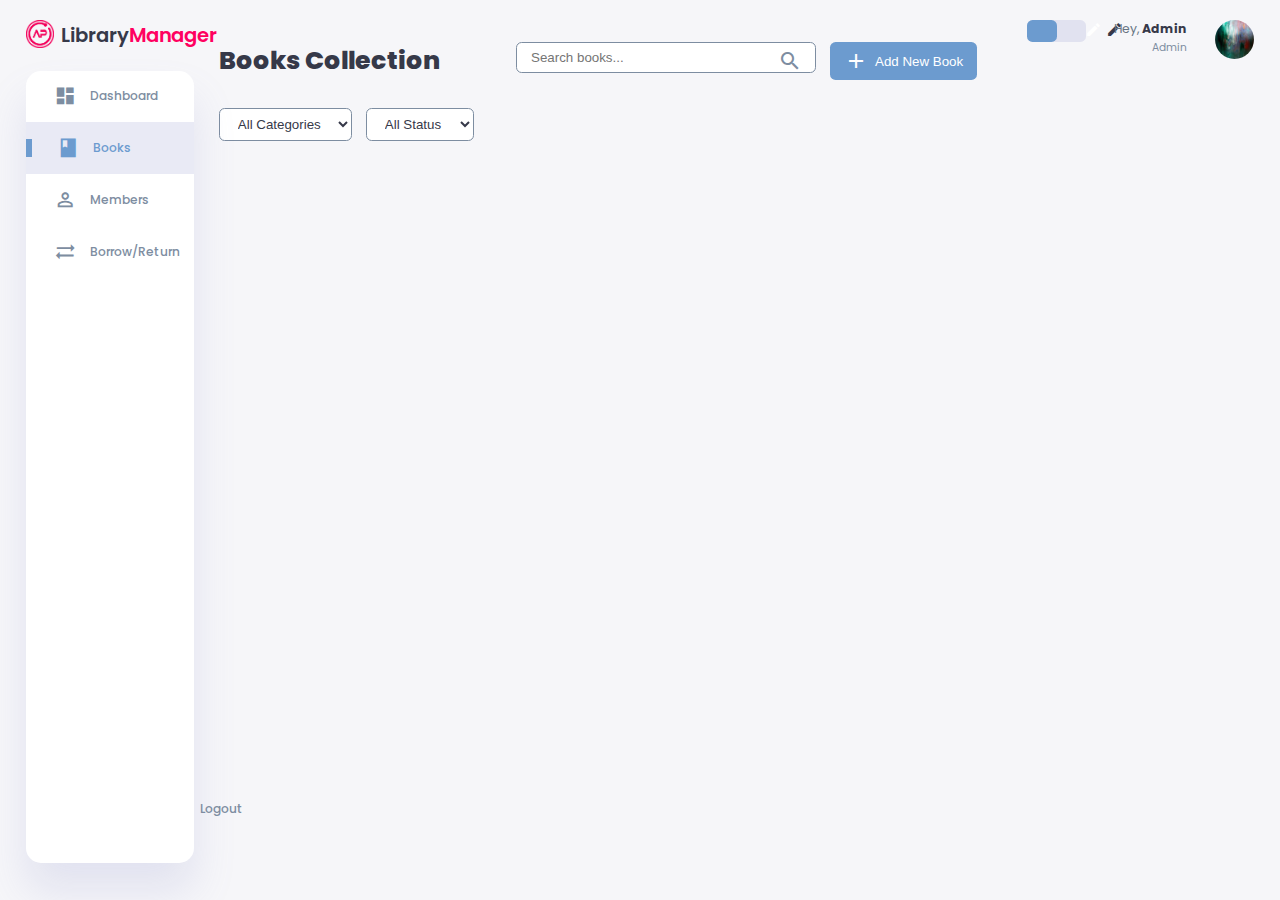
==== books.html @ 3fcb60e0 "t" ====
<!DOCTYPE html>
<html lang="en">

<head>
    <meta charset="UTF-8">
    <meta name="viewport" content="width=device-width, initial-scale=1.0">
    <link href="https://fonts.googleapis.com/icon?family=Material+Icons+Sharp" rel="stylesheet">
    <link rel="stylesheet" href="stylesb.css">
    <title>Borrow and Return - Library Management</title>
    
</head>

<body>

    <div class="container">
        <!-- Sidebar Section -->
        <aside>
            <div class="toggle">
                <div class="logo">
                    <img src="images/logo.png">
                    <h2>Library<span class="danger">Manager</span></h2>
                </div>
                <div class="close" id="close-btn">
                    <span class="material-icons-sharp">close</span>
                </div>
            </div>

            <div class="sidebar">
                <a href="index.html">
                    <span class="material-icons-sharp">dashboard</span>
                    <h3>Dashboard</h3>
                </a>
                <a href="books.html" class="active">
                    <span class="material-icons-sharp">book</span>
                    <h3>Books</h3>
                </a>
                <a href="membres.html">
                    <span class="material-icons-sharp">person_outline</span>
                    <h3>Members</h3>
                </a>
                <a href="borrow.html" >
                    <span class="material-icons-sharp">sync_alt</span>
                    <h3>Borrow/Return</h3>
                </a>
                <a href="logout.html">
                    <span class="material-icons-sharp">logout</span>
                    <h3>Logout</h3>
                </a>
            </div>
        </aside>
        <!-- End of Sidebar Section -->

        <!-- Main Content -->
        <main>
            <div class="header">
                <h1>Books Collection</h1>
                <div class="actions">
                    <div class="search-container">
                        <input type="text" id="searchInput" placeholder="Search books...">
                        <span class="material-icons-sharp">search</span>
                    </div>
                    <button class="add-book-btn">
                        <span class="material-icons-sharp">add</span>
                        Add New Book
                    </button>
                </div>
            </div>

            <!-- Filters -->
            <div class="filters">
                <select id="categoryFilter">
                    <option value="">All Categories</option>
                    <option value="fiction">Fiction</option>
                    <option value="non-fiction">Non-Fiction</option>
                    <option value="science">Science</option>
                    <option value="history">History</option>
                </select>
                <select id="availabilityFilter">
                    <option value="">All Status</option>
                    <option value="available">Available</option>
                    <option value="borrowed">Borrowed</option>
                </select>
            </div>

            <div class="books-grid">
                <!-- Book items will be dynamically added here -->
            </div>
        </main>
        <!-- End of Main Content -->

        <!-- Right Section -->
        <div class="right-section">
            <div class="nav">
                <button id="menu-btn">
                    <span class="material-icons-sharp">menu</span>
                </button>
                <div class="dark-mode">
                    <span class="material-icons-sharp active">light_mode</span>
                    <span class="material-icons-sharp">dark_mode</span>
                </div>

                <div class="profile">
                    <div class="info">
                        <p>Hey, <b>Admin</b></p>
                        <small class="text-muted">Admin</small>
                    </div>
                    <div class="profile-photo">
                        <img src="images/profile-1.jpg">
                    </div>
                </div>
            </div>

            <!-- Notifications for Borrow/Return -->
            
            <!-- End of Borrow/Return Notifications -->

        </div>
        <!-- End of Right Section -->

    </div>

    <script src="orders.js"></script>
    <script src="index.js"></script>
</body>

</html>
---- stylesb.css ----
@import url('https://fonts.googleapis.com/css2?family=Poppins:wght@300;400;500;600;700;800&display=swap');

:root{
    --color-primary: #6C9BCF;
    --color-danger: #FF0060;
    --color-success: #1B9C85;
    --color-warning: #F7D060;
    --color-white: #fff;
    --color-info-dark: #7d8da1;
    --color-dark: #363949;
    --color-light: rgba(132, 139, 200, 0.18);
    --color-dark-variant: #677483;
    --color-background: #f6f6f9;

    --card-border-radius: 2rem;
    --border-radius-1: 0.4rem;
    --border-radius-2: 1.2rem;

    --card-padding: 2rem;
    --padding-1: 1.2rem;

    --box-shadow: 0 2rem 3rem var(--color-light);
}

.dark-mode-variables{
    --color-background: #181a1e;
    --color-white: #202528;
    --color-dark: #edeffd;
    --color-dark-variant: #a3bdcc;
    --color-light: rgba(0, 0, 0, 0.4);
    --box-shadow: 0 2rem 3rem var(--color-light);
}

*{
    margin: 0;
    padding: 0;
    outline: 0;
    appearance: 0;
    border: 0;
    text-decoration: none;
    box-sizing: border-box;
}@keyframes fa-shake{0%{-webkit-transform:rotate(-15deg);transform:rotate(-15deg)}4%{-webkit-transform:rotate(15deg);transform:rotate(15deg)}8%,24%{-webkit-transform:rotate(-18deg);transform:rotate(-18deg)}12%,28%{-webkit-transform:rotate(18deg);transform:rotate(18deg)}16%{-webkit-transform:rotate(-22deg);transform:rotate(-22deg)}20%{-webkit-transform:rotate(22deg);transform:rotate(22deg)}32%{-webkit-transform:rotate(-12deg);transform:rotate(-12deg)}36%{-webkit-transform:rotate(12deg);transform:rotate(12deg)}40%,to{-webkit-transform:rotate(0deg);transform:rotate(0deg)}}
.dd{
    animation-name: fa-shake;
  -webkit-animation-duration:1s;
  animation-duration: 2s;
  -webkit-animation-iteration-count:infinite;
  animation-iteration-count:infinite;
  -webkit-animation-timing-function:linear;
  animation-timing-function:linear;
}
html{
    font-size: 14px;
}
.recent-transactions table{
    border-collapse: separate;
    border-spacing: 40px;
}
body{
    width: 100vw;
    height: 100vh;
    font-family: 'Poppins', sans-serif;
    font-size: 0.88rem;
    user-select: none;
    overflow-x: hidden;
    color: var(--color-dark);
    background-color: var(--color-background);
}

a{
    color: var(--color-dark);
}

img{
    display: block;
    width: 100%;
    object-fit: cover;
}

h1{
    font-weight: 800;
    font-size: 1.8rem;
}

h2{
    font-weight: 600;
    font-size: 1.4rem;
}

h3{
    font-weight: 500;
    font-size: 0.87rem;
}

small{
    font-size: 0.76rem;
}

p{
    color: var(--color-dark-variant);
}

b{
    color: var(--color-dark);
}

.text-muted{
    color: var(--color-info-dark);
}

.primary{
    color: var(--color-primary);
}
/* Header */
.header {
    display: flex;
    justify-content: space-between;
    align-items: center;
    margin-bottom: 2rem;
}

.actions {
    display: flex;
    gap: 1rem;
}

.search-container {
    position: relative;
    width: 300px;
}

.search-container input {
    width: 100%;
    padding: 0.5rem 2.5rem 0.5rem 1rem;
    border-radius: var(--border-radius-1);
    border: 1px solid var(--color-info-dark);
    background: var(--color-white);
}

.search-container span {
    position: absolute;
    right: 1rem;
    top: 50%;
    transform: translateY(-50%);
    color: var(--color-info-dark);
}

.add-book-btn {
    display: flex;
    align-items: center;
    gap: 0.5rem;
    padding: 0.5rem 1rem;
    background: var(--color-primary);
    color: var(--color-white);
    border: none;
    border-radius: var(--border-radius-1);
    cursor: pointer;
    transition: all 300ms ease;
}

.add-book-btn:hover {
    background: var(--color-primary);
    opacity: 0.8;
}

/* Filters */
.filters {
    display: flex;
    gap: 1rem;
    margin-bottom: 2rem;
}

.filters select {
    padding: 0.5rem 1rem;
    border-radius: var(--border-radius-1);
    border: 1px solid var(--color-info-dark);
    background: var(--color-white);
    color: var(--color-dark);
}

/* Books Grid */
.books-grid {
    display: grid;
    grid-template-columns: repeat(auto-fill, minmax(250px, 1fr));
    gap: 2rem;
}


.danger{
    color: var(--color-danger);
}

.success{
    color: var(--color-success);
}

.warning{
    color: var(--color-warning);
}

.container{
    display: grid;
    width: 96%;
    margin: 0 auto;
    gap: 1.8rem;
    grid-template-columns: 12rem auto 18rem;
}

aside{
    height: 100vh;
}

aside .toggle{
    display: flex;
    align-items: center;
    justify-content: space-between;
    margin-top: 1.4rem;
}

aside .toggle .logo{
    display: flex;
    gap: 0.5rem;
}

aside .toggle .logo img{
    width: 2rem;
    height: 2rem;
}

aside .toggle .close{
    padding-right: 1rem;
    display: none;
}

aside .sidebar{
    display: flex;
    flex-direction: column;
    background-color: var(--color-white);
    box-shadow: var(--box-shadow);
    border-radius: 15px;
    height: 88vh;
    position: relative;
    top: 1.5rem;
    transition: all 0.3s ease;
}

aside .sidebar:hover{
    box-shadow: none;
}

aside .sidebar a{
    display: flex;
    align-items: center;
    color: var(--color-info-dark);
    height: 3.7rem;
    gap: 1rem;
    position: relative;
    margin-left: 2rem;
    transition: all 0.3s ease;
}

aside .sidebar a span{
    font-size: 1.6rem;
    transition: all 0.3s ease;
}

aside .sidebar a:last-child{
    position: absolute;
    bottom: 2rem;
    width: 100%;
}

aside .sidebar a.active{
    width: 100%;
    color: var(--color-primary);
    background-color: var(--color-light);
    margin-left: 0;
}

aside .sidebar a.active::before{
    content: '';
    width: 6px;
    height: 18px;
    background-color: var(--color-primary);
}

aside .sidebar a.active span{
    color: var(--color-primary);
    margin-left: calc(1rem - 3px);
}

aside .sidebar a:hover{
    color: var(--color-primary);
}

aside .sidebar a:hover span{
    margin-left: 0.6rem;
}

aside .sidebar .message-count{
    background-color: var(--color-danger);
    padding: 2px 6px;
    color: var(--color-white);
    font-size: 11px;
    border-radius: var(--border-radius-1);
}

main{
    margin-top: 3rem;
}

main .analyse{
    display: grid;
    grid-template-columns: repeat(3, 1fr);
    gap: 1.6rem;
}

main .analyse > div{
    background-color: var(--color-white);
    padding: var(--card-padding);
    border-radius: var(--card-border-radius);
    margin-top: 1rem;
    box-shadow: var(--box-shadow);
    cursor: pointer;
    transition: all 0.3s ease;
}

main .analyse > div:hover{
    box-shadow: none;
}

main .analyse > div .status{
    display: flex;
    align-items: center;
    justify-content: space-between;
}

main .analyse h3{
    margin-left: 0.6rem;
    font-size: 1rem;
}

main .analyse .progresss{
    position: relative;
    width: 92px;
    height: 92px;
    border-radius: 50%;
}

main .analyse svg{
    width: 7rem;
    height: 7rem;
}

main .analyse svg circle{
    fill: none;
    stroke-width: 10;
    stroke-linecap: round;
    transform: translate(5px, 5px);
}

main .analyse .sales svg circle{
    stroke: var(--color-success);
    stroke-dashoffset: -30;
    stroke-dasharray: 200;
}

main .analyse .visits svg circle{
    stroke: var(--color-danger);
    stroke-dashoffset: -30;
    stroke-dasharray: 200;
}

main .analyse .searches svg circle{
    stroke: var(--color-primary);
    stroke-dashoffset: -30;
    stroke-dasharray: 200;
}

main .analyse .progresss .percentage{
    position: absolute;
    top: -3px;
    left: -1px;
    display: flex;
    align-items: center;
    justify-content: center;
    height: 100%;
    width: 100%;
}

main .new-users{
    margin-top: 1.3rem;
}

main .new-users .user-list{
    background-color: var(--color-white);
    padding: var(--card-padding);
    border-radius: var(--card-border-radius);
    margin-top: 1rem;
    box-shadow: var(--box-shadow);
    display: flex;
    justify-content: space-around;
    flex-wrap: wrap;
    gap: 1.4rem;
    cursor: pointer;
    transition: all 0.3s ease;
}

main .new-users .user-list:hover{
    box-shadow: none;
}

main .new-users .user-list .user{
    display: flex;
    flex-direction: column;
    align-items: center;
    justify-content: center;
}

main .new-users .user-list .user img{
    width: 5rem;
    height: 5rem;
    margin-bottom: 0.4rem;
    border-radius: 50%;
}

main .recent-orders{
    margin-top: 1.3rem;
}

main .recent-orders h2{
    margin-bottom: 0.8rem;
}

main .recent-orders table{
    background-color: var(--color-white);
    width: 100%;
    padding: var(--card-padding);
    text-align: center;
    
    box-shadow: var(--box-shadow);
    border-radius: var(--card-border-radius);
    transition: all 0.3s ease;
}

main .recent-orders table:hover{
    box-shadow: none;
}

main table tbody td{
    height: 2.8rem;
    border-bottom: 1px solid var(--color-light);
    color: var(--color-dark-variant);
}

main table tbody tr:last-child td{
    border: none;
}

main .recent-orders a{
    text-align: center;
    display: block;
    margin: 1rem auto;
    color: var(--color-primary);
}

.right-section{
    margin-top: 1.4rem;
}

.right-section .nav{
    display: flex;
    justify-content: end;
    gap: 2rem;
}

.right-section .nav button{
    display: none;
}

.right-section .dark-mode{
    background-color: var(--color-light);
    display: flex;
    justify-content: space-between;
    align-items: center;
    height: 1.6rem;
    width: 4.2rem;
    cursor: pointer;
    border-radius: var(--border-radius-1);
}

.right-section .dark-mode span{
    font-size: 1.2rem;
    width: 50%;
    height: 100%;
    display: flex;
    align-items: center;
    justify-content: center;
}

.right-section .dark-mode span.active{
    background-color: var(--color-primary);
    color: white;
    border-radius: var(--border-radius-1);
}

.right-section .nav .profile{
    display: flex;
    gap: 2rem;
    text-align: right;
}

.right-section .nav .profile .profile-photo{
    width: 2.8rem;
    height: 2.8rem;
    border-radius: 50%;
    overflow: hidden;
}

.right-section .user-profile{
    display: flex;
    justify-content: center;
    text-align: center;
    margin-top: 1rem;
    background-color: var(--color-white);
    padding: var(--card-padding);
    border-radius: var(--card-border-radius);
    box-shadow: var(--box-shadow);
    cursor: pointer;
    transition: all 0.3s ease;
}

.right-section .user-profile:hover{
    box-shadow: none;
}

.right-section .user-profile img{
    width: 11rem;
    height: auto;
    margin-bottom: 0.8rem;
    border-radius: 50%;
}

.right-section .user-profile h2{
    margin-bottom: 0.2rem;
}

.right-section .reminders{
    margin-top: 2rem;
}

.right-section .reminders .header{
    display: flex;
    align-items: center;
    justify-content: space-between;
    margin-bottom: 0.8rem;
}

.right-section .reminders .header span{
    padding: 10px;
    box-shadow: var(--box-shadow);
    background-color: var(--color-white);
    border-radius: 50%;
}

.right-section .reminders .notification{
    background-color: var(--color-white);
    display: flex;
    align-items: center;
    gap: 1rem;
    margin-bottom: 0.7rem;
    padding: 1.4rem var(--card-padding);
    border-radius: var(--border-radius-2);
    box-shadow: var(--box-shadow);
    cursor: pointer;
    transition: all 0.3s ease;
}

.right-section .reminders .notification:hover{
    box-shadow: none;
}

.right-section .reminders .notification .content{
    display: flex;
    justify-content: space-between;
    align-items: center;
    margin: 0;
    width: 100%;
}

.right-section .reminders .notification .icon{
    padding: 0.6rem;
    color: var(--color-white);
    background-color: var(--color-success);
    border-radius: 20%;
    display: flex;
}

.right-section .reminders .notification.deactive .icon{
    background-color: var(--color-danger);
}

.right-section .reminders .add-reminder{
    background-color: var(--color-white);
    border: 2px dashed var(--color-primary);
    color: var(--color-primary);
    display: flex;
    align-items: center;
    justify-content: center;
    cursor: pointer;
}

.right-section .reminders .add-reminder:hover{
    background-color: var(--color-primary);
    color: white;
}

.right-section .reminders .add-reminder div{
    display: flex;
    align-items: center;
    gap: 0.6rem;
}

@media screen and (max-width: 1200px) {
    .container{
        width: 95%;
        grid-template-columns: 7rem auto 23rem;
    }

    aside .logo h2{
        display: none;
    }

    aside .sidebar h3{
        display: none;
    }

    aside .sidebar a{
        width: 5.6rem;
    }

    aside .sidebar a:last-child{
        position: relative;
        margin-top: 1.8rem;
    }

    main .analyse{
        grid-template-columns: 1fr;
        gap: 0;
    }

    main .new-users .user-list .user{
        flex-basis: 40%;
    }

    main .recent-orders {
        width: 94%;
        position: absolute;
        left: 50%;
        transform: translateX(-50%);
        margin: 2rem 0 0 0.8rem;
    }

    main .recent-orders table{
        width: 83vw;
    }

    main table thead tr th:last-child,
    main table thead tr th:first-child{
        display: none;
    }

    main table tbody tr td:last-child,
    main table tbody tr td:first-child{
        display: none;
    }

}

@media screen and (max-width: 768px) {
    .container{
        width: 100%;
        grid-template-columns: 1fr;
        padding: 0 var(--padding-1);
    }

    aside{
        position: fixed;
        background-color: var(--color-white);
        width: 15rem;
        z-index: 3;
        box-shadow: 1rem 3rem 4rem var(--color-light);
        height: 100vh;
        left: -100%;
        display: none;
        animation: showMenu 0.4s ease forwards;
    }

    @keyframes showMenu {
       to{
        left: 0;
       } 
    }

    aside .logo{
        margin-left: 1rem;
    }

    aside .logo h2{
        display: inline;
    }

    aside .sidebar h3{
        display: inline;
    }

    aside .sidebar a{
        width: 100%;
        height: 3.4rem;
    }

    aside .sidebar a:last-child{
        position: absolute;
        bottom: 5rem;
    }

    aside .toggle .close{
        display: inline-block;
        cursor: pointer;
    }

    main{
        margin-top: 8rem;
        padding: 0 1rem;
    }

    main .new-users .user-list .user{
        flex-basis: 35%;
    }

    main .recent-orders{
        position: relative;
        margin: 3rem 0 0 0;
        width: 100%;
    }

    main .recent-orders table{
        width: 100%;
        margin: 0;
    }

    .right-section{
        width: 94%;
        margin: 0 auto 4rem;
    }

    .right-section .nav{
        position: fixed;
        top: 0;
        left: 0;
        align-items: center;
        background-color: var(--color-white);
        padding: 0 var(--padding-1);
        height: 4.6rem;
        width: 100%;
        z-index: 2;
        box-shadow: 0 1rem 1rem var(--color-light);
        margin: 0;
    }

    .right-section .nav .dark-mode{
        width: 4.4rem;
        position: absolute;
        left: 66%;
    }

    .right-section .profile .info{
        display: none;
    }

    .right-section .nav button{
        display: inline-block;
        background-color: transparent;
        cursor: pointer;
        color: var(--color-dark);
        position: absolute;
        left: 1rem;
    }

    .right-section .nav button span{
        font-size: 2rem;
    }

}
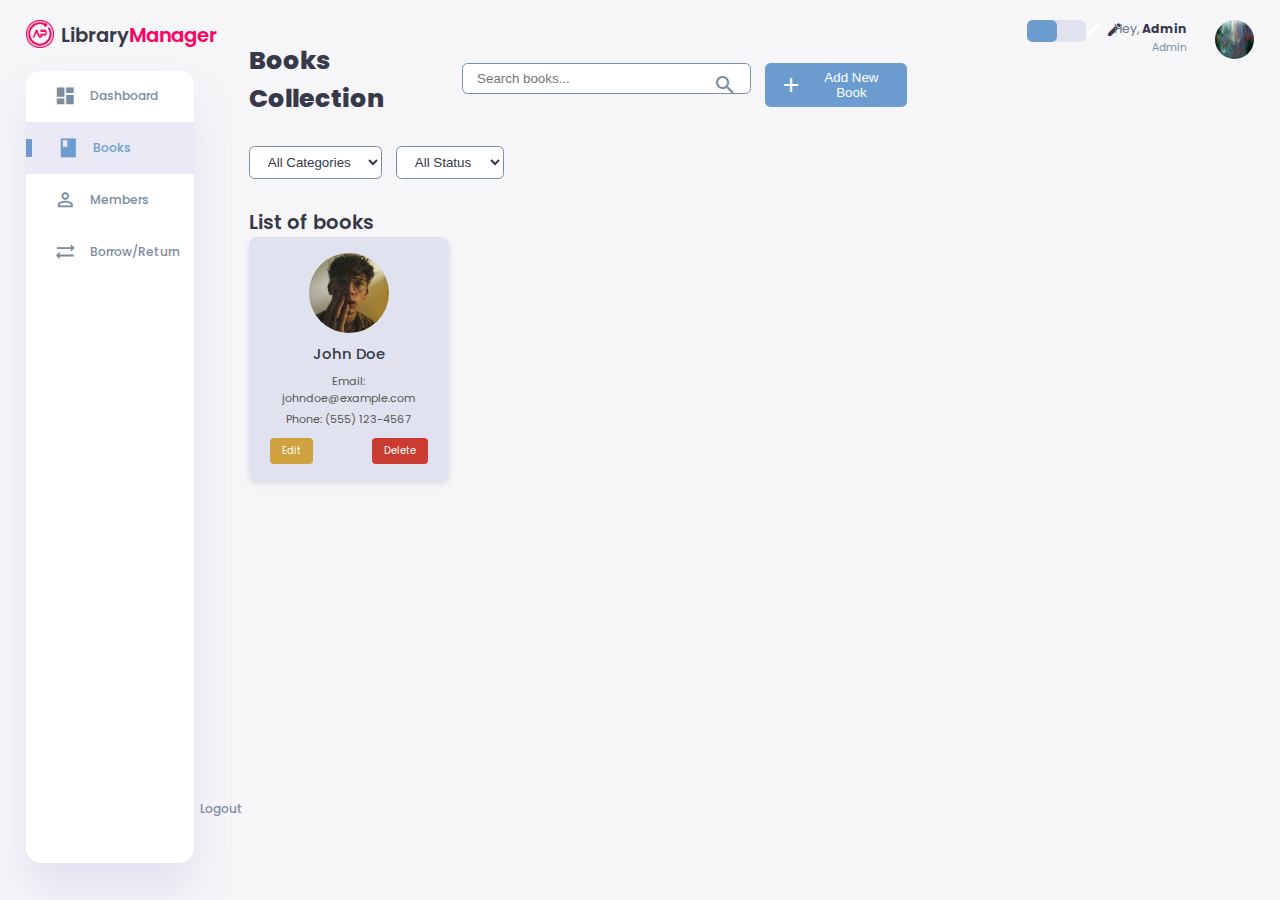
==== commit 2fdef9aa: "f" ====
--- a/books.html
+++ b/books.html
@@ -83,6 +83,25 @@
             </div>
 
             <div class="books-grid">
+                <div class="member-list">
+                    <h2>List of books</h2>
+                    <div class="member-cards">
+                        <div class="member-card">
+                            <div class="profile-photo">
+                                <img src="images/profile-2.jpg" alt="Member Photo">
+                            </div>
+                            <div class="member-info">
+                                <h3>John Doe</h3>
+                                <p>Email: johndoe@example.com</p>
+                                <p>Phone: (555) 123-4567</p>
+                                <div class="actions">
+                                    <a href="edit-member.html?id=1" class="edit-btn">Edit</a>
+                                    <a href="delete-member.php?id=1" class="delete-btn">Delete</a>
+                                </div>
+                            </div>
+                        </div>
+                    </div>
+                    </div>
                 <!-- Book items will be dynamically added here -->
             </div>
         </main>
--- a/stylesb.css
+++ b/stylesb.css
@@ -203,7 +203,7 @@
     width: 96%;
     margin: 0 auto;
     gap: 1.8rem;
-    grid-template-columns: 12rem auto 18rem;
+    grid-template-columns: 12rem auto 23rem;
 }
 
 aside{
@@ -307,6 +307,7 @@
 
 main{
     margin-top: 3rem;
+    margin-left: 30px;
 }
 
 main .analyse{
@@ -624,7 +625,7 @@
 @media screen and (max-width: 1200px) {
     .container{
         width: 95%;
-        grid-template-columns: 7rem auto 23rem;
+        grid-template-columns: 7rem auto 15rem;
     }
 
     aside .logo h2{
@@ -674,10 +675,27 @@
     main table tbody tr td:first-child{
         display: none;
     }
-
-}
-
-@media screen and (max-width: 768px) {
+    main{
+        margin-left: 0px;
+    }
+
+}
+
+@media screen and (max-width: 860px) {
+    .actions {
+        display: flex;
+        gap: 5px;
+      }
+      .add-book-btn {
+        padding: 0.2rem 0.3rem;}
+        .search-container {
+            position: relative;
+            width: 150px;
+          }
+          h1 {
+            font-weight: 800;
+            font-size: 1rem;
+          }          
     .container{
         width: 100%;
         grid-template-columns: 1fr;
@@ -791,4 +809,93 @@
         font-size: 2rem;
     }
 
-}+}
+.member-cards {
+    display: flex;
+    flex-wrap: wrap;
+    gap: 20px;
+    
+}
+
+.member-card {
+    background-color: var(--color-light);
+   
+    border-radius: 8px;
+    padding: 16px;
+    width: 200px;
+    text-align: center;
+    box-shadow: 0 4px 6px rgba(0, 0, 0, 0.1);
+}
+.profile-photo {
+   display: flex;
+   align-items: center;
+   justify-content: center;
+}
+.profile-photo img {
+    width: 80px;
+    height: 80px;
+    border-radius: 50%;
+    margin-bottom: 10px;
+
+}
+
+.member-info h3 {
+    font-size: 1.2em;
+    margin-bottom: 8px;
+}
+
+.member-info p {
+    font-size: 0.9em;
+    color: #555;
+    margin: 4px 0;
+}
+.actions1 {
+    display: flex;
+    justify-content: space-between;
+}
+.actions {
+    margin-top: 10px;
+    display: flex;
+    justify-content: space-between;
+}
+@media screen and (max-width:600px) {
+    .actions {
+       
+        justify-content: flex-start;
+    }
+    .member-card {
+        padding: 9px;
+        width: 180px;}
+    
+    
+}
+@media screen and (max-width:450px) {
+    .member-card {
+        padding: 5px;
+        font-size: 0.58rem;
+        width: 143px;}
+        .profile-photo img {
+            width: 50px;
+            height: 50px;
+          }
+    
+    
+}
+
+.edit-btn, .delete-btn {
+    display: inline-block;
+    padding: 6px 12px;
+    font-size: 0.8em;
+    border-radius: 4px;
+    text-decoration: none;
+    color: #fff;
+    margin: 0 5px;
+}
+
+.edit-btn {
+    background-color: #cfa23f;
+}
+
+.delete-btn {
+    background-color: #ca3c31;
+}
